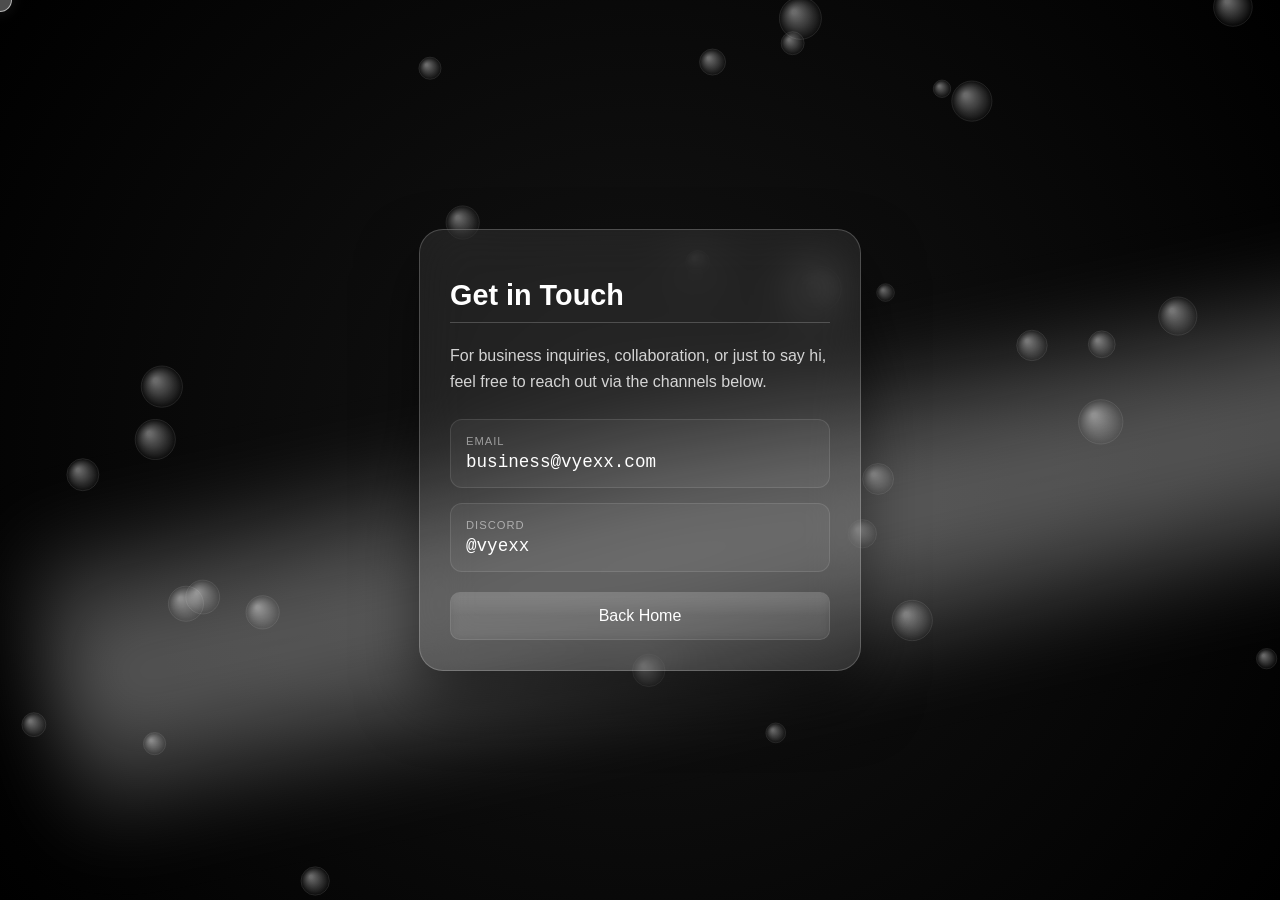
==== contact/index.html @ 83c34bdc "Update index.html" ====
<!DOCTYPE html>
<html lang="en">
<head>
    <meta charset="UTF-8">
    <meta name="viewport" content="width=device-width, initial-scale=1.0">
    <title>vyexx | Contact</title>
    <link rel="stylesheet" href="../style.css">
</head>
<body>
    <div id="custom-cursor"></div>

    <div class="background-streams">
        <div class="stream s1"></div>
        <div class="stream s2"></div>
        <div class="stream s3"></div>
        <div class="stream s4"></div>
    </div>
    <canvas id="bubbleCanvas"></canvas>
    <div id="shatter-container"></div>

    <main class="container">
        <div class="glass-card draggable" id="tilt-card" style="max-width: 500px;">
            <h1 style="font-size: 1.8rem; border-bottom: 1px solid rgba(255,255,255,0.2); padding-bottom: 10px; margin-bottom: 20px;">Get in Touch</h1>
            
            <p style="opacity: 0.8; line-height: 1.6; margin-bottom: 25px;">
                For business inquiries, collaboration, or just to say hi, feel free to reach out via the channels below.
            </p>

            <div class="contact-methods" style="display: flex; flex-direction: column; gap: 15px;">
                <div style="background: rgba(255,255,255,0.05); padding: 15px; border-radius: 12px; border: 1px solid rgba(255,255,255,0.1);">
                    <small style="display: block; opacity: 0.5; margin-bottom: 5px; font-size: 0.7rem; text-transform: uppercase; letter-spacing: 1px;">Email</small>
                    <span style="font-family: monospace; font-size: 1.1rem;">business@vyexx.com</span>
                </div>

                <div style="background: rgba(255,255,255,0.05); padding: 15px; border-radius: 12px; border: 1px solid rgba(255,255,255,0.1);">
                    <small style="display: block; opacity: 0.5; margin-bottom: 5px; font-size: 0.7rem; text-transform: uppercase; letter-spacing: 1px;">Discord</small>
                    <span style="font-family: monospace; font-size: 1.1rem;">@vyexx</span>
                </div>
            </div>

            <div class="button-group">
                <a href="../index.html" class="mag-button">
                    <span class="gloss"></span>
                    Back Home
                </a>
            </div>
        </div>
    </main>

    <svg style="display: none;">
        <filter id="crack-filter">
            <feTurbulence type="fractalNoise" baseFrequency="0.6" numOctaves="3" result="noise" />
            <feDisplacementMap in="SourceGraphic" in2="noise" scale="0" id="crack-displace" />
        </filter>
    </svg>

    <script src="../script.js"></script>
</body>
</html>
---- style.css ----
/* --- Core Layout --- */
body, html {
    margin: 0;
    padding: 0;
    width: 100%;
    height: 100%;
    background: radial-gradient(circle at center, #151515 0%, #000 100%);
    color: white;
    font-family: "Segoe UI", Tahoma, sans-serif;
    overflow: hidden;
    perspective: 1200px;
    cursor: none !important; /* Hides system cursor */
    user-select: none; /* Prevents text highlighting during drag */
}

/* --- Custom Aero Cursor --- */
#custom-cursor {
    width: 22px;
    height: 22px;
    background: rgba(255, 255, 255, 0.3);
    border: 1px solid rgba(255, 255, 255, 0.6);
    border-radius: 50%;
    position: fixed;
    pointer-events: none;
    z-index: 10000;
    backdrop-filter: blur(6px);
    -webkit-backdrop-filter: blur(6px);
    transform: translate(-50%, -50%);
    box-shadow: 0 0 15px rgba(255, 255, 255, 0.1);
}

/* --- Background Visuals --- */
.background-streams {
    position: fixed;
    top: 0;
    left: 0;
    width: 100%;
    height: 100%;
    z-index: -2;
    filter: blur(40px);
}

.stream {
    position: absolute;
    width: 400%;
    height: 35%;
    background: linear-gradient(180deg, transparent 0%, rgba(255, 255, 255, 0.05) 20%, rgba(255, 255, 255, 0.1) 50%, rgba(255, 255, 255, 0.05) 80%, transparent 100%);
    animation: flow 25s linear infinite;
    transform: rotate(-12deg);
}

@keyframes flow {
    from { transform: translateX(-50%) rotate(-12deg); }
    to { transform: translateX(0%) rotate(-12deg); }
}

/* --- The Bubble Layer --- */
#bubbleCanvas {
    position: fixed;
    top: 0;
    left: 0;
    width: 100vw;
    height: 100vh;
    z-index: -1;
    pointer-events: none; /* Allows clicks to pass through to the glass card */
    display: block;
}

/* --- Main UI Container --- */
.container {
    width: 100%;
    height: 100%;
    position: relative;
    display: flex;
    align-items: center;
    justify-content: center;
    pointer-events: none; /* Container is invisible to clicks */
}

/* --- The Glass Card --- */
.glass-card {
    background: rgba(255, 255, 255, 0.08);
    backdrop-filter: blur(25px);
    -webkit-backdrop-filter: blur(25px);
    border: 1px solid rgba(255, 255, 255, 0.2);
    border-radius: 24px;
    padding: 30px;
    width: 380px;
    position: absolute;
    box-shadow: 0 30px 60px rgba(0,0,0,0.5);
    z-index: 10;
    pointer-events: auto; /* Card catches clicks and drags */
    transition: filter 0.1s ease-out; /* Smooths the crack intensity */
}

.system-time {
    font-size: 0.75rem;
    letter-spacing: 2px;
    opacity: 0.6;
    margin-bottom: 5px;
}

/* --- Buttons (Locked inside Card) --- */
.button-group {
    display: flex;
    flex-direction: column;
    gap: 10px;
    width: 100%;
    margin-top: 20px;
}

.mag-button {
    display: block;
    position: relative;
    padding: 14px;
    background: rgba(255, 255, 255, 0.05);
    border: 1px solid rgba(255, 255, 255, 0.1);
    border-radius: 10px;
    color: white;
    text-decoration: none;
    text-align: center;
    backdrop-filter: blur(5px);
    overflow: hidden;
    transition: background 0.2s, transform 0.1s;
}

.mag-button:hover {
    background: rgba(255, 255, 255, 0.1);
    transform: scale(1.02);
}

.gloss {
    position: absolute;
    top: 0;
    left: 0;
    width: 100%;
    height: 50%;
    background: linear-gradient(180deg, rgba(255,255,255,0.1) 0%, transparent 100%);
}

/* --- Shards & Shatter --- */
#shatter-container {
    position: fixed;
    top: 0;
    left: 0;
    width: 100%;
    height: 100%;
    pointer-events: none;
    z-index: 5;
}

.shard {
    position: absolute;
    background: rgba(255, 255, 255, 0.1);
    backdrop-filter: blur(12px);
    -webkit-backdrop-filter: blur(12px);
    border: 1px solid rgba(255, 255, 255, 0.2);
    z-index: 6;
    pointer-events: auto; /* Allows shards to be grabbed */
}
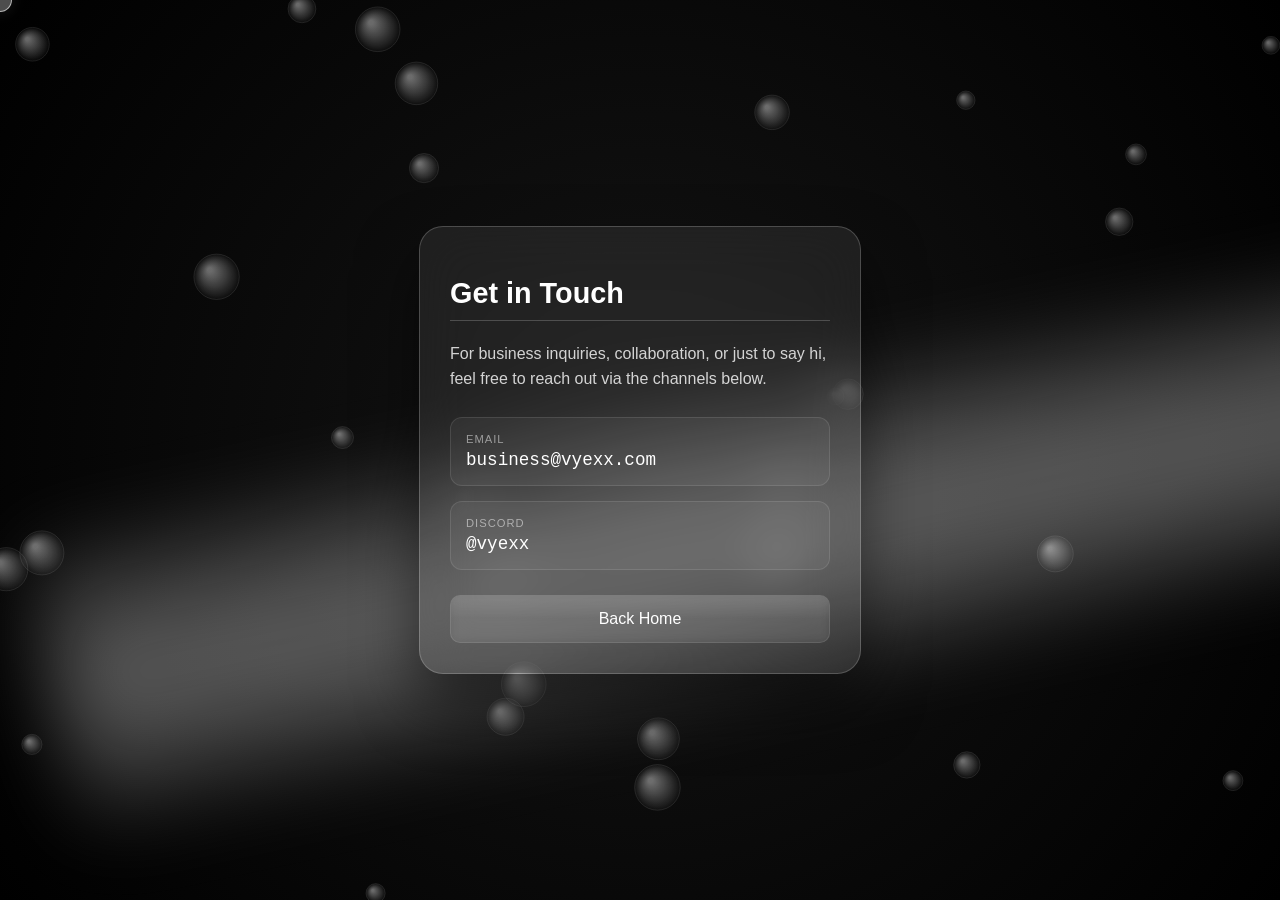
==== commit fcc062b8: "Update index.html" ====
--- a/contact/index.html
+++ b/contact/index.html
@@ -26,7 +26,7 @@
                 For business inquiries, collaboration, or just to say hi, feel free to reach out via the channels below.
             </p>
 
-            <div class="contact-methods" style="display: flex; flex-direction: column; gap: 15px;">
+            <div class="contact-methods" style="display: flex; flex-direction: column; gap: 15px; margin-bottom: 25px;">
                 <div style="background: rgba(255,255,255,0.05); padding: 15px; border-radius: 12px; border: 1px solid rgba(255,255,255,0.1);">
                     <small style="display: block; opacity: 0.5; margin-bottom: 5px; font-size: 0.7rem; text-transform: uppercase; letter-spacing: 1px;">Email</small>
                     <span style="font-family: monospace; font-size: 1.1rem;">business@vyexx.com</span>
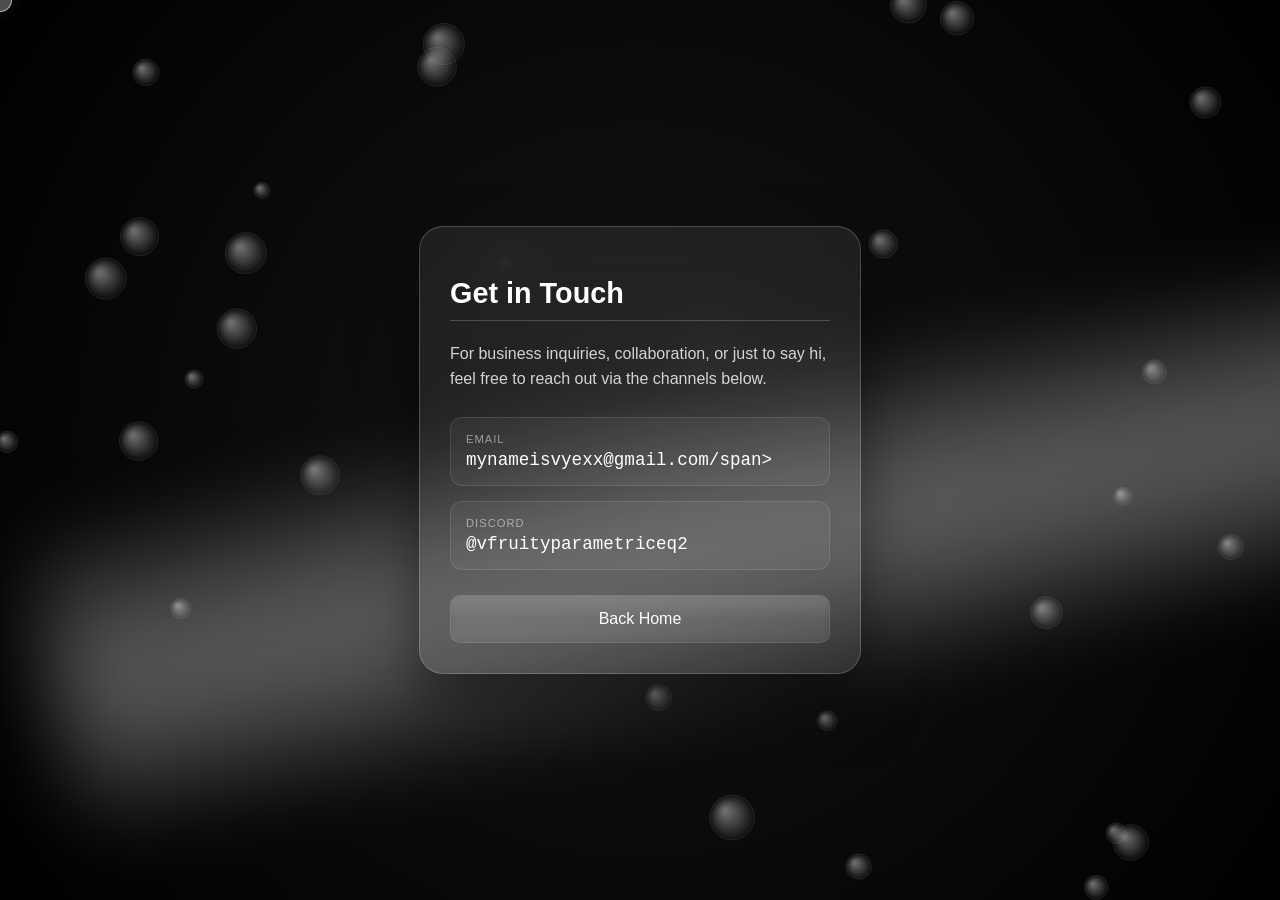
==== commit 3f2e98ce: "Update index.html" ====
--- a/contact/index.html
+++ b/contact/index.html
@@ -29,12 +29,12 @@
             <div class="contact-methods" style="display: flex; flex-direction: column; gap: 15px; margin-bottom: 25px;">
                 <div style="background: rgba(255,255,255,0.05); padding: 15px; border-radius: 12px; border: 1px solid rgba(255,255,255,0.1);">
                     <small style="display: block; opacity: 0.5; margin-bottom: 5px; font-size: 0.7rem; text-transform: uppercase; letter-spacing: 1px;">Email</small>
-                    <span style="font-family: monospace; font-size: 1.1rem;">business@vyexx.com</span>
+                    <span style="font-family: monospace; font-size: 1.1rem;">mynameisvyexx@gmail.com/span>
                 </div>
 
                 <div style="background: rgba(255,255,255,0.05); padding: 15px; border-radius: 12px; border: 1px solid rgba(255,255,255,0.1);">
                     <small style="display: block; opacity: 0.5; margin-bottom: 5px; font-size: 0.7rem; text-transform: uppercase; letter-spacing: 1px;">Discord</small>
-                    <span style="font-family: monospace; font-size: 1.1rem;">@vyexx</span>
+                    <span style="font-family: monospace; font-size: 1.1rem;">@vfruityparametriceq2</span>
                 </div>
             </div>
 
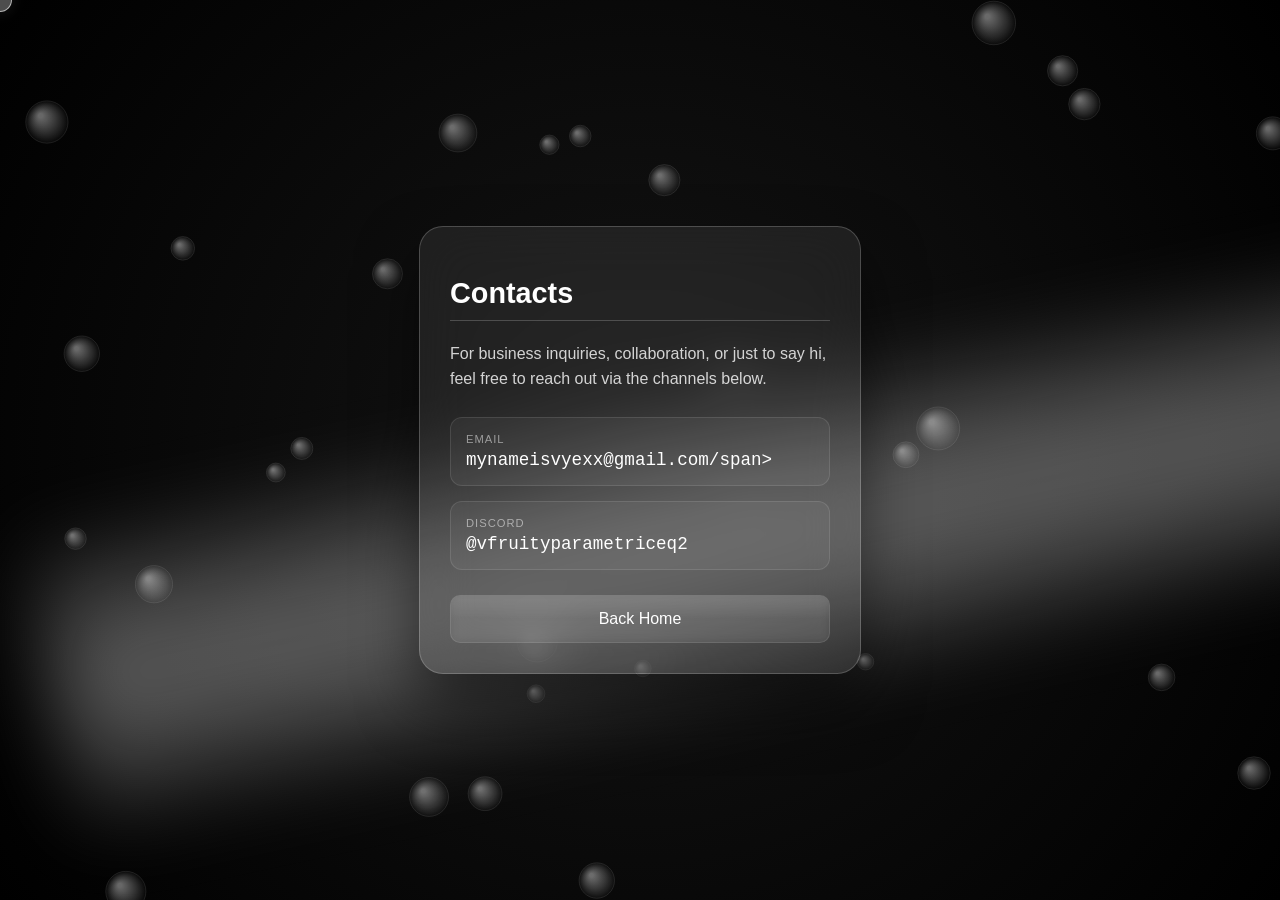
==== commit d40b30bc: "Update index.html" ====
--- a/contact/index.html
+++ b/contact/index.html
@@ -20,7 +20,7 @@
 
     <main class="container">
         <div class="glass-card draggable" id="tilt-card" style="max-width: 500px;">
-            <h1 style="font-size: 1.8rem; border-bottom: 1px solid rgba(255,255,255,0.2); padding-bottom: 10px; margin-bottom: 20px;">Get in Touch</h1>
+            <h1 style="font-size: 1.8rem; border-bottom: 1px solid rgba(255,255,255,0.2); padding-bottom: 10px; margin-bottom: 20px;">Contacts</h1>
             
             <p style="opacity: 0.8; line-height: 1.6; margin-bottom: 25px;">
                 For business inquiries, collaboration, or just to say hi, feel free to reach out via the channels below.
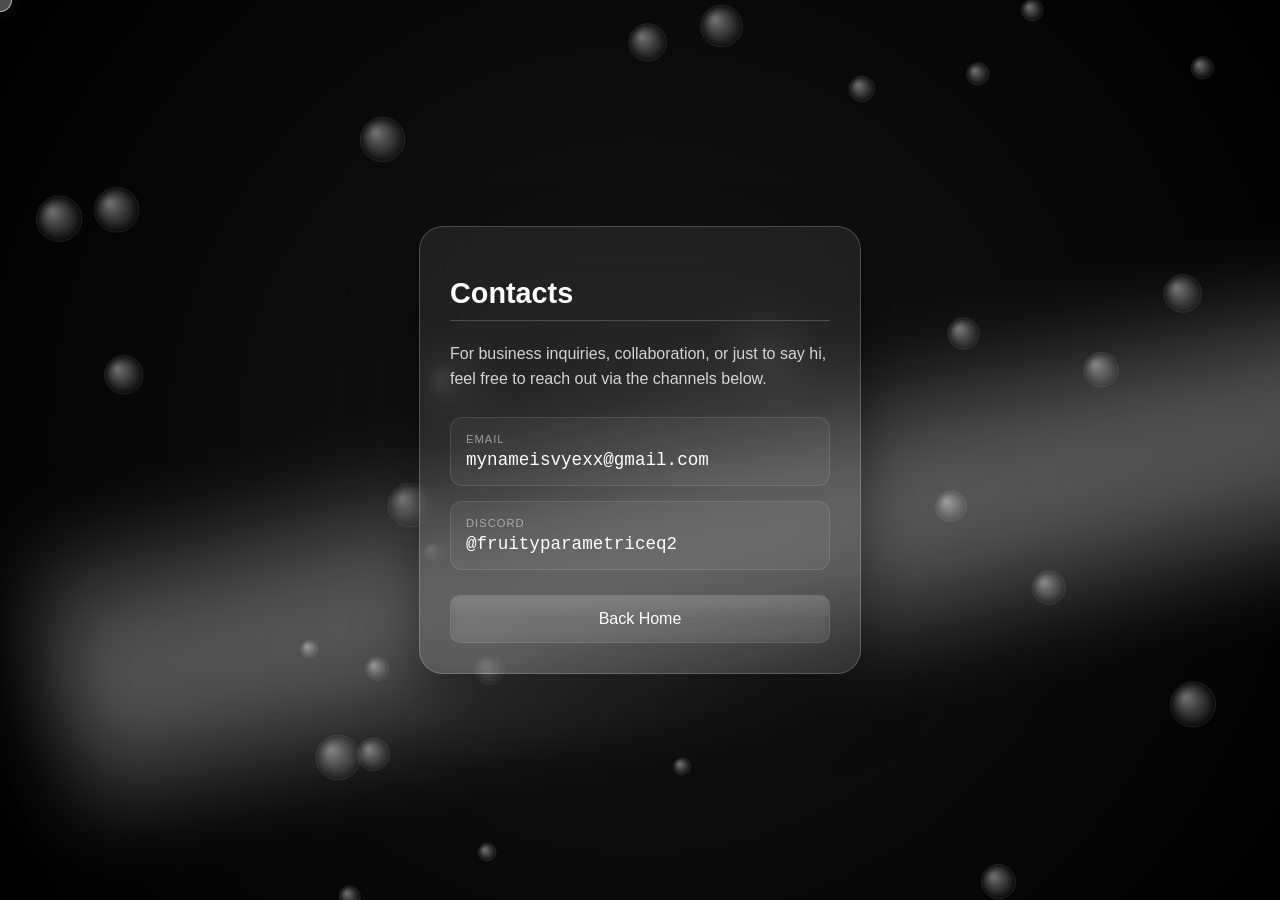
==== commit 81b4e180: "Update index.html" ====
--- a/contact/index.html
+++ b/contact/index.html
@@ -29,12 +29,12 @@
             <div class="contact-methods" style="display: flex; flex-direction: column; gap: 15px; margin-bottom: 25px;">
                 <div style="background: rgba(255,255,255,0.05); padding: 15px; border-radius: 12px; border: 1px solid rgba(255,255,255,0.1);">
                     <small style="display: block; opacity: 0.5; margin-bottom: 5px; font-size: 0.7rem; text-transform: uppercase; letter-spacing: 1px;">Email</small>
-                    <span style="font-family: monospace; font-size: 1.1rem;">mynameisvyexx@gmail.com/span>
+                    <span style="font-family: monospace; font-size: 1.1rem;">mynameisvyexx@gmail.com</span>
                 </div>
 
                 <div style="background: rgba(255,255,255,0.05); padding: 15px; border-radius: 12px; border: 1px solid rgba(255,255,255,0.1);">
                     <small style="display: block; opacity: 0.5; margin-bottom: 5px; font-size: 0.7rem; text-transform: uppercase; letter-spacing: 1px;">Discord</small>
-                    <span style="font-family: monospace; font-size: 1.1rem;">@vfruityparametriceq2</span>
+                    <span style="font-family: monospace; font-size: 1.1rem;">@fruityparametriceq2</span>
                 </div>
             </div>
 
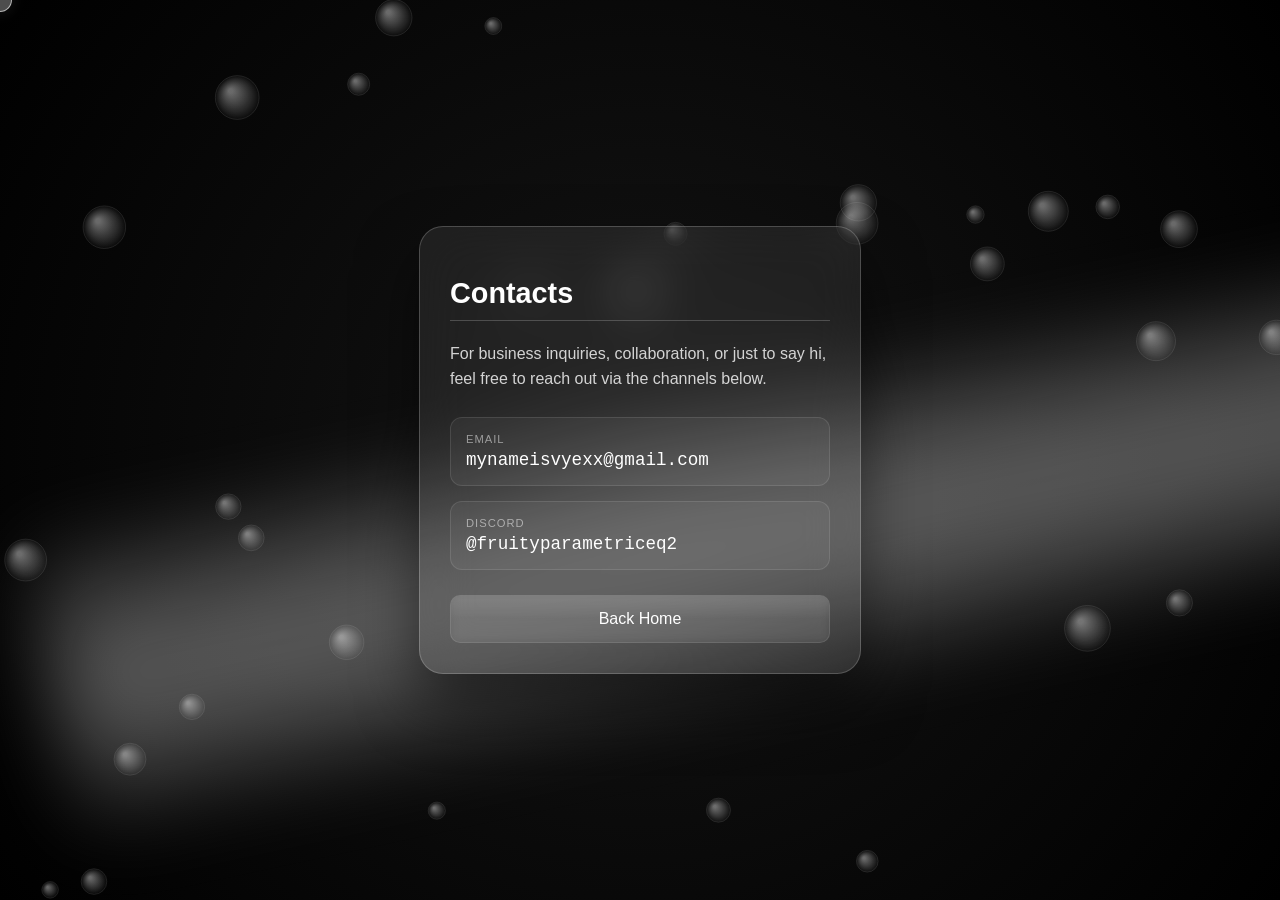
==== commit 43017dc6: "Update index.html" ====
--- a/contact/index.html
+++ b/contact/index.html
@@ -39,7 +39,7 @@
             </div>
 
             <div class="button-group">
-                <a href="../index.html" class="mag-button">
+                <a href="../" class="mag-button">
                     <span class="gloss"></span>
                     Back Home
                 </a>
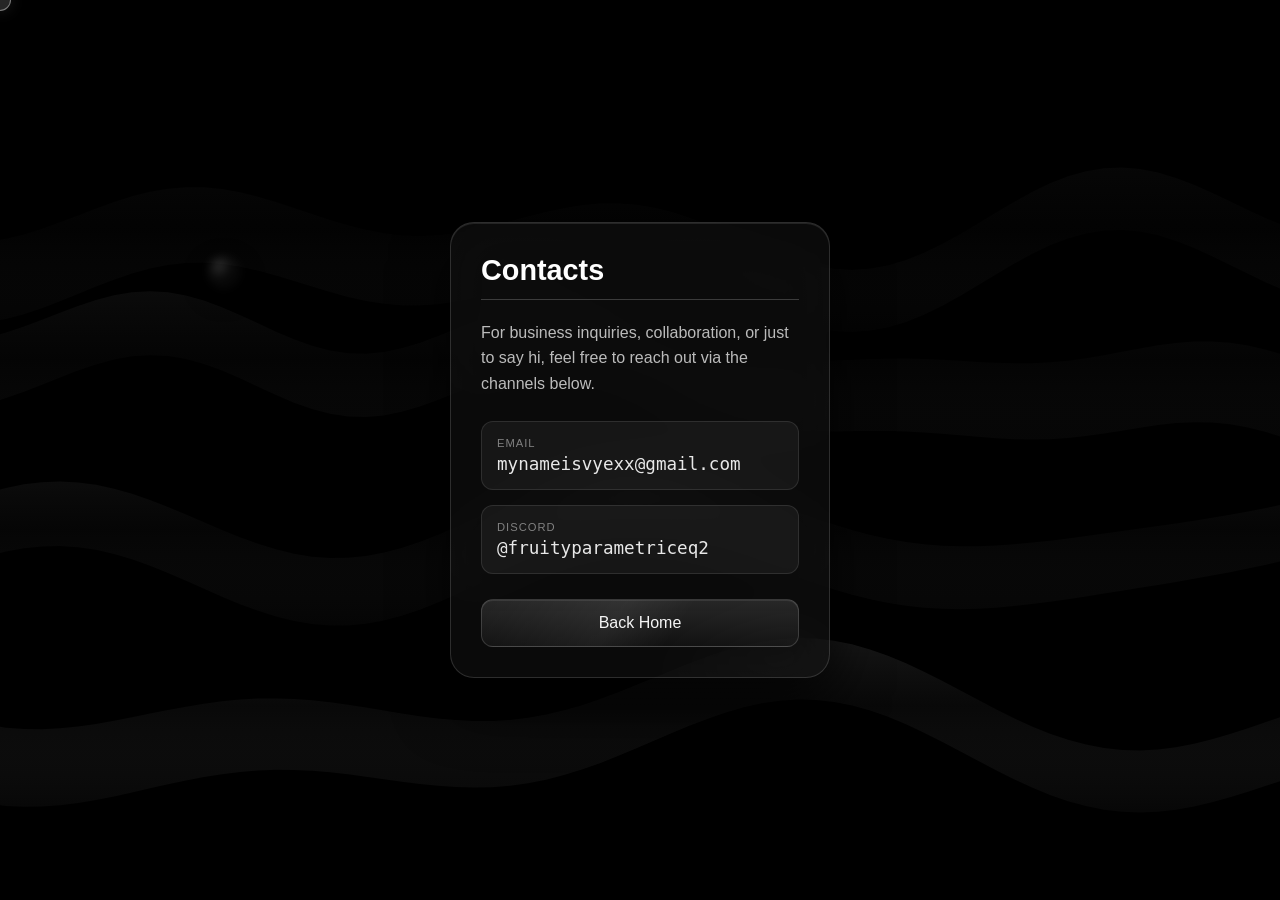
==== commit f121edb2: "Update index.html" ====
--- a/contact/index.html
+++ b/contact/index.html
@@ -7,21 +7,24 @@
     <link rel="stylesheet" href="../style.css">
 </head>
 <body>
-    <div id="custom-cursor"></div>
+    <div id="custom-cursor" aria-hidden="true"></div>
 
-    <div class="background-streams">
+    <div class="background-streams" aria-hidden="true">
+        <canvas id="flow-field"></canvas>
         <div class="stream s1"></div>
         <div class="stream s2"></div>
         <div class="stream s3"></div>
         <div class="stream s4"></div>
     </div>
-    <canvas id="bubbleCanvas"></canvas>
+
+    <div id="bubble-layer" aria-hidden="true"></div>
+
     <div id="shatter-container"></div>
 
     <main class="container">
         <div class="glass-card draggable" id="tilt-card" style="max-width: 500px;">
             <h1 style="font-size: 1.8rem; border-bottom: 1px solid rgba(255,255,255,0.2); padding-bottom: 10px; margin-bottom: 20px;">Contacts</h1>
-            
+
             <p style="opacity: 0.8; line-height: 1.6; margin-bottom: 25px;">
                 For business inquiries, collaboration, or just to say hi, feel free to reach out via the channels below.
             </p>
@@ -39,7 +42,7 @@
             </div>
 
             <div class="button-group">
-                <a href="../" class="mag-button">
+                <a href="../index.html" class="mag-button">
                     <span class="gloss"></span>
                     Back Home
                 </a>
@@ -47,13 +50,6 @@
         </div>
     </main>
 
-    <svg style="display: none;">
-        <filter id="crack-filter">
-            <feTurbulence type="fractalNoise" baseFrequency="0.6" numOctaves="3" result="noise" />
-            <feDisplacementMap in="SourceGraphic" in2="noise" scale="0" id="crack-displace" />
-        </filter>
-    </svg>
-
     <script src="../script.js"></script>
 </body>
 </html>
--- a/style.css
+++ b/style.css
@@ -1,24 +1,34 @@
-/* --- Core Layout --- */
-body, html {
+/* --- Global Reset & Anti-Highlight --- */
+* {
     margin: 0;
     padding: 0;
+    box-sizing: border-box;
+    user-select: none !important;
+    -webkit-user-select: none !important;
+    -webkit-user-drag: none;
+    cursor: none !important;
+}
+
+body,
+html {
     width: 100%;
     height: 100%;
-    background: radial-gradient(circle at center, #151515 0%, #000 100%);
-    color: white;
-    font-family: "Segoe UI", Tahoma, sans-serif;
-    overflow: hidden;
-    perspective: 1200px;
-    cursor: none !important; /* Hides system cursor */
-    user-select: none; /* Prevents text highlighting during drag */
-}
-
-/* --- Custom Aero Cursor --- */
+    min-height: 100dvh;
+    -webkit-tap-highlight-color: transparent;
+    touch-action: manipulation;
+    background: #000000;
+    color: #e8e8e8;
+    font-family: "Segoe UI", Roboto, Helvetica, Arial, sans-serif;
+    overflow: hidden;
+    position: relative;
+}
+
+/* --- Aero Cursor --- */
 #custom-cursor {
     width: 22px;
     height: 22px;
-    background: rgba(255, 255, 255, 0.3);
-    border: 1px solid rgba(255, 255, 255, 0.6);
+    background: rgba(255, 255, 255, 0.15);
+    border: 1px solid rgba(255, 255, 255, 0.4);
     border-radius: 50%;
     position: fixed;
     pointer-events: none;
@@ -29,132 +39,367 @@
     box-shadow: 0 0 15px rgba(255, 255, 255, 0.1);
 }
 
-/* --- Background Visuals --- */
+/* --- Background: procedural flow (canvas) + vignette --- */
+.background-waves,
 .background-streams {
+    position: fixed;
+    inset: 0;
+    z-index: 0;
+    overflow: hidden;
+    pointer-events: none;
+    background: #000000;
+}
+
+.background-streams .stream {
+    display: none;
+}
+
+#flow-field {
+    position: absolute;
+    inset: 0;
+    width: 100%;
+    height: 100%;
+    display: block;
+    z-index: 1;
+    pointer-events: none;
+    /* Avoid extra blur pass on the full canvas (GPU-heavy on low-end machines) */
+    filter: saturate(0);
+}
+
+.bg-vignette {
+    position: absolute;
+    inset: 0;
+    z-index: 2;
+    background:
+        radial-gradient(ellipse 125% 90% at 50% -8%, rgba(18, 18, 18, 0.5) 0%, transparent 58%),
+        radial-gradient(ellipse 95% 80% at 50% 108%, rgba(0, 0, 0, 0.92) 0%, transparent 55%),
+        radial-gradient(ellipse 65% 55% at 50% 45%, transparent 0%, rgba(0, 0, 0, 0.35) 100%);
+    pointer-events: none;
+}
+
+/* Subtle film texture — reads “camera / glass” not “noise plugin” */
+.film-grain {
+    position: fixed;
+    inset: 0;
+    z-index: 1;
+    pointer-events: none;
+    opacity: 0.045;
+    mix-blend-mode: overlay;
+    background-image: url("data:image/svg+xml,%3Csvg viewBox='0 0 256 256' xmlns='http://www.w3.org/2000/svg'%3E%3Cfilter id='n'%3E%3CfeTurbulence type='fractalNoise' baseFrequency='0.85' numOctaves='4' stitchTiles='stitch'/%3E%3C/filter%3E%3Crect width='100%25' height='100%25' filter='url(%23n)' opacity='0.55'/%3E%3C/svg%3E");
+    background-repeat: repeat;
+    background-size: 180px 180px;
+}
+
+/* --- Bubbles: always soft / optical; fade in; never “teleport” on --- */
+#bubble-layer {
+    position: fixed;
+    inset: 0;
+    z-index: 3;
+    pointer-events: none;
+    overflow: hidden;
+}
+
+.bubble {
+    position: absolute;
+    border-radius: 50%;
+    pointer-events: auto;
+    cursor: none;
+    opacity: 0;
+    /* Glossy sphere read through haze — no hard edge */
+    background: radial-gradient(
+        circle at 34% 32%,
+        rgba(255, 255, 255, 0.45) 0%,
+        rgba(210, 210, 210, 0.08) 38%,
+        rgba(60, 60, 60, 0.06) 62%,
+        rgba(0, 0, 0, 0.15) 100%
+    );
+    border: 1px solid rgba(255, 255, 255, 0.1);
+    box-shadow:
+        inset 0 0 20px rgba(255, 255, 255, 0.12),
+        0 8px 32px rgba(0, 0, 0, 0.45),
+        0 0 24px rgba(255, 255, 255, 0.04);
+    will-change: transform, opacity, filter;
+}
+
+.bubble.is-live {
+    animation:
+        bubbleReveal 1.45s cubic-bezier(0.22, 1, 0.36, 1) forwards,
+        bubbleFloat var(--float-dur, 18s) ease-in-out var(--float-delay, 1.45s) infinite;
+}
+
+.bubble.popping {
+    pointer-events: none;
+    animation: bubblePopSoft 0.55s cubic-bezier(0.4, 0, 0.2, 1) forwards !important;
+}
+
+@keyframes bubbleReveal {
+    0% {
+        opacity: 0;
+        filter: blur(16px);
+    }
+    100% {
+        opacity: var(--b-op, 0.42);
+        filter: blur(var(--blur, 5px));
+    }
+}
+
+@keyframes bubbleFloat {
+    0%,
+    100% {
+        transform: translate3d(0, 0, 0);
+    }
+    20% {
+        transform: translate3d(var(--dx1, 10px), var(--dy1, -14px), 0);
+    }
+    45% {
+        transform: translate3d(var(--dx2, -8px), var(--dy2, 8px), 0);
+    }
+    70% {
+        transform: translate3d(var(--dx3, 6px), var(--dy3, 12px), 0);
+    }
+}
+
+@keyframes bubblePopSoft {
+    0% {
+        opacity: var(--b-op, 0.45);
+        filter: blur(var(--blur, 5px));
+        transform: scale3d(1, 1, 1);
+    }
+    100% {
+        opacity: 0;
+        filter: blur(18px);
+        transform: scale3d(1.12, 1.12, 1);
+    }
+}
+
+.bubble-spark {
+    position: absolute;
+    width: 6px;
+    height: 6px;
+    border-radius: 50%;
+    background: rgba(255, 255, 255, 0.35);
+    pointer-events: none;
+    filter: blur(2px);
+    box-shadow: 0 0 12px rgba(255, 255, 255, 0.35);
+    animation: sparkFadeSoft 0.55s ease-out forwards;
+}
+
+@keyframes sparkFadeSoft {
+    from {
+        transform: translate3d(0, 0, 0) scale(1);
+        opacity: 0.7;
+    }
+    to {
+        transform: translate3d(var(--sx), var(--sy), 0) scale(0.2);
+        opacity: 0;
+    }
+}
+
+/* --- Layout --- */
+.container {
+    position: relative;
+    z-index: 10;
+    width: 100%;
+    height: 100%;
+    min-height: 100dvh;
+    display: flex;
+    align-items: center;
+    justify-content: center;
+    pointer-events: none;
+}
+
+/* --- The Glass Card --- */
+.glass-card {
+    background: rgba(24, 24, 24, 0.42);
+    backdrop-filter: blur(28px);
+    -webkit-backdrop-filter: blur(28px);
+    border: 1px solid rgba(255, 255, 255, 0.14);
+    border-radius: 24px;
+    padding: 30px;
+    width: min(380px, calc(100vw - 40px));
+    position: absolute;
+    box-shadow:
+        0 28px 56px rgba(0, 0, 0, 0.75),
+        inset 0 1px 0 rgba(255, 255, 255, 0.1);
+    z-index: 10;
+    pointer-events: auto;
+    isolation: isolate;
+}
+
+/* Sharp fracture lines drawn at click; pointer-events none so UI stays usable */
+.glass-crack-overlay {
+    position: absolute;
+    inset: 0;
+    border-radius: inherit;
+    pointer-events: none;
+    z-index: 20;
+    overflow: hidden;
+}
+
+.glass-crack-overlay svg {
+    display: block;
+    width: 100%;
+    height: 100%;
+}
+
+.glass-card.draggable {
+    cursor: grab;
+}
+
+.glass-card.draggable:active {
+    cursor: grabbing;
+}
+
+.card-header {
+    display: flex;
+    justify-content: space-between;
+    margin-bottom: 20px;
+    opacity: 0.65;
+    font-size: 0.8rem;
+    font-family: ui-monospace, "Cascadia Code", monospace;
+    color: #b8b8b8;
+}
+
+.glass-card h1 {
+    font-weight: 700;
+    color: #ffffff;
+    font-size: 1.45rem;
+    line-height: 1.25;
+}
+
+.subtitle {
+    opacity: 0.85;
+    margin-top: 8px;
+    font-size: 0.95rem;
+}
+
+.about-section {
+    margin-top: 22px;
+}
+
+.about-section h3 {
+    font-size: 0.95rem;
+    margin-bottom: 8px;
+    opacity: 0.9;
+}
+
+.about-section p {
+    font-size: 0.88rem;
+    line-height: 1.45;
+    opacity: 0.75;
+}
+
+.button-group {
+    display: flex;
+    flex-direction: column;
+    gap: 10px;
+    margin-top: 25px;
+}
+
+.mag-button {
+    position: relative;
+    overflow: hidden;
+    padding: 14px;
+    background: linear-gradient(
+        180deg,
+        rgba(255, 255, 255, 0.12) 0%,
+        rgba(255, 255, 255, 0.03) 100%
+    );
+    border: 1px solid rgba(255, 255, 255, 0.16);
+    color: #f5f5f5;
+    text-decoration: none;
+    text-align: center;
+    border-radius: 12px;
+    transition: background 0.2s, border-color 0.2s, filter 0.2s;
+    box-shadow: inset 0 1px 0 rgba(255, 255, 255, 0.08);
+}
+
+.mag-button .gloss {
+    position: absolute;
+    inset: 0;
+    pointer-events: none;
+    background: linear-gradient(
+        125deg,
+        transparent 0%,
+        rgba(255, 255, 255, 0.12) 42%,
+        transparent 62%
+    );
+    opacity: 0.65;
+    mix-blend-mode: soft-light;
+}
+
+.mag-button:hover {
+    background: linear-gradient(
+        180deg,
+        rgba(255, 255, 255, 0.18) 0%,
+        rgba(255, 255, 255, 0.06) 100%
+    );
+    border-color: rgba(255, 255, 255, 0.28);
+}
+
+/* --- Shatter Mechanics --- */
+#card-outline {
+    position: fixed;
+    border: 2px dashed rgba(255, 255, 255, 0.12);
+    border-radius: 24px;
+    pointer-events: none;
+    display: none;
+    z-index: 4;
+}
+
+#shatter-container {
     position: fixed;
     top: 0;
     left: 0;
     width: 100%;
     height: 100%;
-    z-index: -2;
-    filter: blur(40px);
-}
-
-.stream {
-    position: absolute;
-    width: 400%;
-    height: 35%;
-    background: linear-gradient(180deg, transparent 0%, rgba(255, 255, 255, 0.05) 20%, rgba(255, 255, 255, 0.1) 50%, rgba(255, 255, 255, 0.05) 80%, transparent 100%);
-    animation: flow 25s linear infinite;
-    transform: rotate(-12deg);
-}
-
-@keyframes flow {
-    from { transform: translateX(-50%) rotate(-12deg); }
-    to { transform: translateX(0%) rotate(-12deg); }
-}
-
-/* --- The Bubble Layer --- */
-#bubbleCanvas {
-    position: fixed;
-    top: 0;
-    left: 0;
-    width: 100vw;
-    height: 100vh;
-    z-index: -1;
-    pointer-events: none; /* Allows clicks to pass through to the glass card */
-    display: block;
-}
-
-/* --- Main UI Container --- */
-.container {
-    width: 100%;
-    height: 100%;
-    position: relative;
-    display: flex;
-    align-items: center;
-    justify-content: center;
-    pointer-events: none; /* Container is invisible to clicks */
-}
-
-/* --- The Glass Card --- */
-.glass-card {
-    background: rgba(255, 255, 255, 0.08);
-    backdrop-filter: blur(25px);
-    -webkit-backdrop-filter: blur(25px);
+    pointer-events: none;
+    z-index: 5;
+}
+
+.shard {
+    position: absolute;
+    overflow: hidden;
+    background: rgba(255, 255, 255, 0.06);
+    backdrop-filter: blur(20px);
+    -webkit-backdrop-filter: blur(20px);
     border: 1px solid rgba(255, 255, 255, 0.2);
-    border-radius: 24px;
-    padding: 30px;
+    pointer-events: auto;
+    z-index: 20;
+    transition:
+        border 0.2s,
+        box-shadow 0.2s,
+        opacity 0.6s ease-in-out;
+}
+
+.shard-content-inner {
+    position: absolute;
+    pointer-events: none;
+    /* Width set in JS from the live card width so shards match Music / Socials layouts */
     width: 380px;
-    position: absolute;
-    box-shadow: 0 30px 60px rgba(0,0,0,0.5);
-    z-index: 10;
-    pointer-events: auto; /* Card catches clicks and drags */
-    transition: filter 0.1s ease-out; /* Smooths the crack intensity */
-}
-
-.system-time {
-    font-size: 0.75rem;
-    letter-spacing: 2px;
-    opacity: 0.6;
-    margin-bottom: 5px;
-}
-
-/* --- Buttons (Locked inside Card) --- */
-.button-group {
-    display: flex;
-    flex-direction: column;
-    gap: 10px;
-    width: 100%;
-    margin-top: 20px;
-}
-
-.mag-button {
-    display: block;
-    position: relative;
-    padding: 14px;
-    background: rgba(255, 255, 255, 0.05);
-    border: 1px solid rgba(255, 255, 255, 0.1);
-    border-radius: 10px;
-    color: white;
-    text-decoration: none;
-    text-align: center;
-    backdrop-filter: blur(5px);
-    overflow: hidden;
-    transition: background 0.2s, transform 0.1s;
-}
-
-.mag-button:hover {
-    background: rgba(255, 255, 255, 0.1);
-    transform: scale(1.02);
-}
-
-.gloss {
-    position: absolute;
-    top: 0;
-    left: 0;
-    width: 100%;
-    height: 50%;
-    background: linear-gradient(180deg, rgba(255,255,255,0.1) 0%, transparent 100%);
-}
-
-/* --- Shards & Shatter --- */
-#shatter-container {
-    position: fixed;
-    top: 0;
-    left: 0;
-    width: 100%;
-    height: 100%;
-    pointer-events: none;
-    z-index: 5;
-}
-
-.shard {
-    position: absolute;
-    background: rgba(255, 255, 255, 0.1);
-    backdrop-filter: blur(12px);
-    -webkit-backdrop-filter: blur(12px);
-    border: 1px solid rgba(255, 255, 255, 0.2);
-    z-index: 6;
-    pointer-events: auto; /* Allows shards to be grabbed */
-}
+    max-width: none;
+}
+
+.shard.snapped {
+    border-color: rgba(255, 255, 255, 0.85);
+    box-shadow: 0 0 20px rgba(255, 255, 255, 0.28);
+}
+
+.shard.healing {
+    border-color: transparent !important;
+    box-shadow: none !important;
+    opacity: 0;
+    transition: opacity 0.45s ease;
+}
+
+@media (prefers-reduced-motion: reduce) {
+    .film-grain {
+        animation: none !important;
+    }
+
+    .bubble.is-live {
+        animation: none !important;
+        opacity: var(--b-op, 0.42);
+        filter: blur(var(--blur, 5px));
+    }
+}
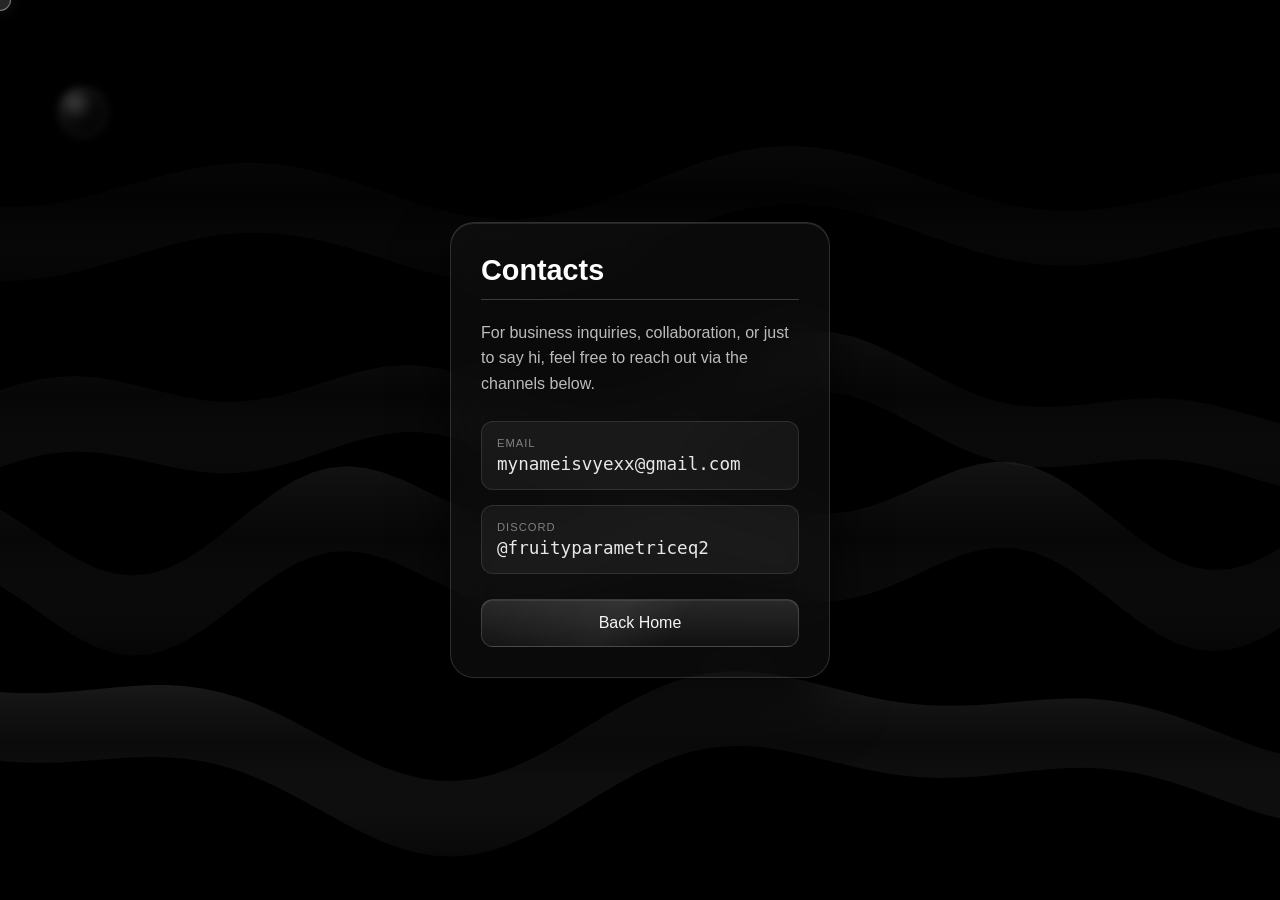
==== commit a7d3941d: "Update index.html" ====
--- a/contact/index.html
+++ b/contact/index.html
@@ -42,7 +42,7 @@
             </div>
 
             <div class="button-group">
-                <a href="../index.html" class="mag-button">
+                <a href="../" class="mag-button">
                     <span class="gloss"></span>
                     Back Home
                 </a>
